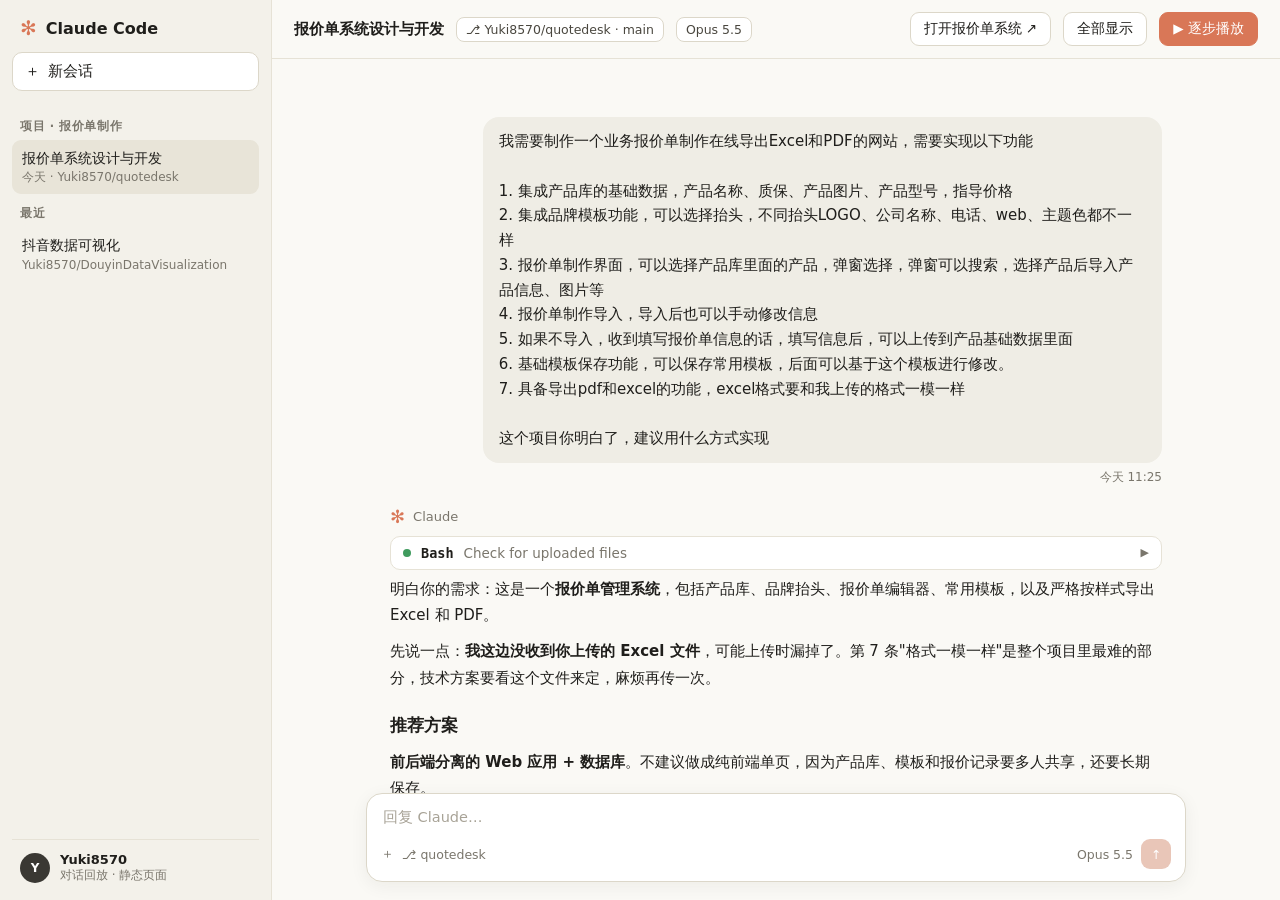
==== chat/index.html @ 73259d62 "新增对话回放页 chat/：仿 Claude Code 界面，支持逐步播放 Co-Authored-By: Claude Opus 5.5 <noreply@anthropic.com> Claude" ====
<!DOCTYPE html>
<html lang="zh-CN">
<head>
<meta charset="UTF-8">
<meta name="viewport" content="width=device-width, initial-scale=1">
<title>对话回放 · 报价单系统设计与开发</title>
<style>
:root{
  --bg:#FAF9F5; --side:#F3F1EA; --line:#E6E2D6; --line2:#DCD7C9; --text:#1F1E1B; --muted:#7A766C;
  --accent:#D97757; --accent-d:#C2613F; --bubble:#EFEDE5; --code:#F5F3EC; --ok:#3F9B5E; --err:#C94F4F; --card:#FFFFFF;
  font-family: "Inter","SF Pro Text","PingFang SC","Microsoft YaHei",system-ui,sans-serif; color:var(--text); font-size:15px;
}
*{box-sizing:border-box} html,body{margin:0;height:100%} body{background:var(--bg)}
a{color:var(--accent-d)} button{font:inherit;cursor:pointer}
.mono{font-family:"JetBrains Mono","SF Mono",Menlo,Consolas,"PingFang SC",monospace}

.app{display:grid;grid-template-columns:272px 1fr;grid-template-rows:100%;height:100vh;overflow:hidden}
/* 侧栏 */
.side{background:var(--side);border-right:1px solid var(--line);display:flex;flex-direction:column;padding:14px 12px;overflow:hidden}
.logo{display:flex;align-items:center;gap:9px;font-weight:650;font-size:16px;padding:4px 8px 14px}
.spark{color:var(--accent);font-size:20px;line-height:1}
.newbtn{display:flex;align-items:center;gap:8px;border:1px solid var(--line2);background:#fff;border-radius:10px;padding:9px 12px;color:var(--text);margin-bottom:16px}
.side h4{font-size:11.5px;color:var(--muted);font-weight:600;letter-spacing:.05em;margin:12px 8px 6px}
.sess{display:block;padding:9px 10px;border-radius:9px;color:var(--text);text-decoration:none;font-size:13.5px;line-height:1.35}
.sess small{display:block;color:var(--muted);font-size:12px;margin-top:2px}
.sess.on{background:#E8E4D8}
.side-foot{margin-top:auto;border-top:1px solid var(--line);padding:12px 8px 2px;display:flex;align-items:center;gap:10px;font-size:13px}
.av{width:30px;height:30px;border-radius:50%;background:#3a3833;color:#fff;display:grid;place-items:center;font-size:12px;font-weight:600}

/* 主区 */
.main{display:flex;flex-direction:column;min-width:0;min-height:0;height:100%;overflow:hidden}
.top{display:flex;align-items:center;gap:12px;padding:12px 22px;border-bottom:1px solid var(--line);background:rgba(250,249,245,.92);backdrop-filter:blur(6px);flex:none}
.top-title{font-weight:600;font-size:15px;white-space:nowrap;overflow:hidden;text-overflow:ellipsis}
.chip{display:inline-flex;align-items:center;gap:6px;border:1px solid var(--line2);background:#fff;border-radius:8px;padding:4px 9px;font-size:12.5px;color:#4a473f;white-space:nowrap}
.grow{flex:1}
.tbtn{border:1px solid var(--line2);background:#fff;border-radius:9px;padding:7px 13px;font-size:13.5px;color:var(--text);display:inline-flex;align-items:center;gap:6px;white-space:nowrap;text-decoration:none}
.tbtn:hover{background:#f6f4ee}
.tbtn.primary{background:var(--accent);border-color:var(--accent);color:#fff}
.tbtn.primary:hover{background:var(--accent-d)}
.scroll{flex:1;min-height:0;overflow:auto}
.col{max-width:820px;margin:0 auto;padding:28px 24px 120px}

/* 消息 */
.unit{animation:in .35s ease both}
@keyframes in{from{opacity:0;transform:translateY(6px)}}
.hidden{display:none !important}
.u-wrap{display:flex;flex-direction:column;align-items:flex-end;margin:30px 0 22px}
.u-bubble{background:var(--bubble);border-radius:16px;padding:12px 16px;max-width:88%;white-space:pre-wrap;line-height:1.65}
.u-time{font-size:12px;color:var(--muted);margin-top:6px}
.att{display:flex;gap:10px;flex-wrap:wrap;justify-content:flex-end;margin-bottom:8px}
.att-card{display:flex;align-items:center;gap:10px;border:1px solid var(--line2);background:#fff;border-radius:12px;padding:9px 12px;min-width:220px}
.att-ico{width:34px;height:34px;border-radius:8px;display:grid;place-items:center;color:#fff;font-weight:700;font-size:11px}
.att-card b{display:block;font-size:13.5px;font-weight:600}
.att-card span{font-size:12px;color:var(--muted)}

.a-head{display:flex;align-items:center;gap:8px;color:var(--muted);font-size:13px;margin:6px 0 10px}
.a-head .spark{font-size:18px}
.md{line-height:1.75;margin:6px 0 14px}
.md p{margin:0 0 10px}
.md h2{font-size:17px;margin:20px 0 8px}
.md h3{font-size:15.5px;margin:16px 0 6px}
.md ul,.md ol{margin:4px 0 12px;padding-left:24px}
.md li{margin:3px 0}
.md li.sub{list-style:circle;margin-left:18px}
.md code{background:var(--code);border:1px solid var(--line);border-radius:5px;padding:1px 5px;font-size:.9em}
.md table{border-collapse:collapse;margin:8px 0 14px;font-size:14px;width:100%}
.md th,.md td{border:1px solid var(--line2);padding:7px 10px;text-align:left;vertical-align:top}
.md th{background:#F1EEE5}

.tool{border:1px solid var(--line);background:var(--card);border-radius:10px;margin:6px 0;overflow:hidden}
.tool-row{display:flex;align-items:center;gap:10px;padding:8px 12px;cursor:pointer;user-select:none;font-size:13.5px}
.tool-row:hover{background:#fbfaf6}
.dot{width:8px;height:8px;border-radius:50%;background:var(--ok);flex:none}
.tool.err .dot{background:var(--err)}
.tname{font-weight:600}
.tdesc{color:var(--muted);white-space:nowrap;overflow:hidden;text-overflow:ellipsis;flex:1}
.caret{color:var(--muted);transition:transform .15s;font-size:11px}
.tool.open .caret{transform:rotate(90deg)}
.tool-body{display:none;border-top:1px solid var(--line);background:var(--code);padding:10px 14px;font-size:12.5px;line-height:1.6;white-space:pre-wrap;word-break:break-word}
.tool.open .tool-body{display:block}
.tool-body .cmd{color:#5b574d;margin-bottom:6px}
.tool-body .cmd::before{content:"$ ";color:var(--accent)}
.tool.err .tool-body .out{color:var(--err)}
.tool-img{padding:10px 12px;border-top:1px solid var(--line);background:#fff}
.tool-img img{max-width:100%;border-radius:6px;border:1px solid var(--line);display:block}

.todo{border:1px solid var(--line);background:var(--card);border-radius:10px;padding:10px 14px;margin:8px 0;font-size:13.5px}
.todo-t{font-size:12px;color:var(--muted);font-weight:600;margin-bottom:6px}
.todo-i{display:flex;align-items:center;gap:9px;padding:3px 0}
.box{width:15px;height:15px;border:1.5px solid #b9b4a6;border-radius:4px;display:grid;place-items:center;font-size:10px;color:#fff;flex:none}
.todo-i.done .box{background:var(--ok);border-color:var(--ok)}
.todo-i.done span{color:var(--muted);text-decoration:line-through}

.figure{margin:12px 0 16px}
.figure img{max-width:100%;border-radius:10px;border:1px solid var(--line);display:block;box-shadow:0 2px 12px rgba(40,30,10,.06);cursor:zoom-in}
.figure figcaption{font-size:12.5px;color:var(--muted);margin-top:6px;text-align:center}
.files{margin:10px 0 14px}
.files-cap{font-size:13px;color:var(--muted);margin-bottom:8px}
.files-grid{display:grid;grid-template-columns:1fr 1fr;gap:8px}

.working{display:flex;align-items:center;gap:8px;color:var(--accent-d);font-size:13.5px;margin:10px 0}
.working .spark{display:inline-block;animation:spin 1.6s linear infinite}
@keyframes spin{to{transform:rotate(360deg)}}

/* 输入框 */
.composer{position:relative;margin-top:-70px;padding:0 24px 18px;background:linear-gradient(transparent,var(--bg) 30%);flex:none}
.cbox{max-width:820px;margin:0 auto;border:1px solid var(--line2);background:#fff;border-radius:16px;padding:12px 14px;box-shadow:0 4px 18px rgba(40,30,10,.06)}
.cbox .ph{color:#a8a397;font-size:14.5px;padding:2px 2px 12px}
.cbar{display:flex;align-items:center;gap:8px;font-size:12.5px;color:var(--muted)}
.send{width:30px;height:30px;border-radius:9px;background:#e9c6b8;color:#fff;border:0;display:grid;place-items:center}

/* 播放控制 */
.player{position:fixed;left:50%;bottom:96px;transform:translateX(-50%);background:#1F1E1B;color:#fff;border-radius:12px;padding:8px 10px;display:none;align-items:center;gap:10px;font-size:13px;box-shadow:0 8px 30px rgba(0,0,0,.25);z-index:20}
.player.on{display:flex}
.player button{background:#34322d;border:0;color:#fff;border-radius:8px;padding:6px 11px}
.player button:hover{background:#45423b}
.player .pg{min-width:70px;text-align:center;color:#d9d5ca}
.lightbox{position:fixed;inset:0;background:rgba(20,18,14,.8);display:none;place-items:center;z-index:40;padding:30px;cursor:zoom-out}
.lightbox.on{display:grid}
.lightbox img{max-width:100%;max-height:100%;border-radius:8px}
@media (max-width:900px){.app{grid-template-columns:1fr}.side{display:none}.top-title{display:none}}
</style>
</head>
<body>
<div class="app">
  <aside class="side">
    <div class="logo"><span class="spark">✻</span>Claude Code</div>
    <button class="newbtn"><span>＋</span>新会话</button>
    <h4>项目 · 报价单制作</h4>
    <a class="sess on" href="#">报价单系统设计与开发<small>今天 · Yuki8570/quotedesk</small></a>
    <h4>最近</h4>
    <a class="sess" href="#">抖音数据可视化<small>Yuki8570/DouyinDataVisualization</small></a>
    <div class="side-foot"><div class="av">Y</div><div><div style="font-weight:600">Yuki8570</div><div style="color:var(--muted);font-size:12px">对话回放 · 静态页面</div></div></div>
  </aside>
  <main class="main">
    <header class="top">
      <div class="top-title">报价单系统设计与开发</div>
      <span class="chip">⎇ Yuki8570/quotedesk · main</span>
      <span class="chip">Opus 5.5</span>
      <div class="grow"></div>
      <a class="tbtn" href="../" target="_blank">打开报价单系统 ↗</a>
      <button class="tbtn" id="btnAll">全部显示</button>
      <button class="tbtn primary" id="btnPlay">▶ 逐步播放</button>
    </header>
    <div class="scroll" id="scroll"><div class="col" id="col"></div></div>
    <div class="composer">
      <div class="cbox">
        <div class="ph">回复 Claude…</div>
        <div class="cbar"><span>＋</span><span>⎇ quotedesk</span><div class="grow"></div><span>Opus 5.5</span><button class="send" disabled>↑</button></div>
      </div>
    </div>
  </main>
</div>
<div class="player" id="player">
  <button id="pPrev">← 上一步</button><span class="pg" id="pg"></span><button id="pNext">下一步 →</button><button id="pExit">退出</button>
</div>
<div class="lightbox" id="lb"><img alt=""></div>

<script>
const TURNS = [{"role": "user", "time": "11:25", "text": "我需要制作一个业务报价单制作在线导出Excel和PDF的网站，需要实现以下功能\n\n1. 集成产品库的基础数据，产品名称、质保、产品图片、产品型号，指导价格\n2. 集成品牌模板功能，可以选择抬头，不同抬头LOGO、公司名称、电话、web、主题色都不一样\n3. 报价单制作界面，可以选择产品库里面的产品，弹窗选择，弹窗可以搜索，选择产品后导入产品信息、图片等\n4. 报价单制作导入，导入后也可以手动修改信息\n5. 如果不导入，收到填写报价单信息的话，填写信息后，可以上传到产品基础数据里面\n6. 基础模板保存功能，可以保存常用模板，后面可以基于这个模板进行修改。\n7. 具备导出pdf和excel的功能，excel格式要和我上传的格式一模一样\n\n这个项目你明白了，建议用什么方式实现", "att": []}, {"role": "assistant", "blocks": [{"t": "tool", "name": "Bash", "desc": "Check for uploaded files", "cmd": "ls -la /mnt/user-data/uploads; ls -la ~", "out": "（没有找到上传的文件）", "err": false, "img": null}, {"t": "text", "md": "明白你的需求：这是一个**报价单管理系统**，包括产品库、品牌抬头、报价单编辑器、常用模板，以及严格按样式导出 Excel 和 PDF。\n\n先说一点：**我这边没收到你上传的 Excel 文件**，可能上传时漏掉了。第 7 条\"格式一模一样\"是整个项目里最难的部分，技术方案要看这个文件来定，麻烦再传一次。\n\n## 推荐方案\n\n**前后端分离的 Web 应用 + 数据库**。不建议做成纯前端单页，因为产品库、模板和报价记录要多人共享，还要长期保存。\n\n| 层 | 推荐技术 | 理由 |\n|---|---|---|\n| 前端 | React + Ant Design（或 Vue3 + Element Plus） | 中文后台组件成熟，弹窗搜索选择、可编辑表格、图片上传都是现成的 |\n| 后端 | Node.js（NestJS / Express），或 Python（FastAPI） | 两者都能做 Excel 和 PDF 生成 |\n| 数据库 | PostgreSQL 或 MySQL；小团队用 SQLite 也够 | 存产品、品牌、报价单、模板 |\n| 图片存储 | 阿里云 OSS / 腾讯云 COS，初期也可以存本地磁盘 | 产品图和 LOGO |\n| 部署 | 国内云服务器 + Docker | 访问快，也方便以后迁移 |\n\n## 两个关键难点怎么做\n\n**1. Excel 和你的格式一模一样**\n- 做法是**拿你的 Excel 当模板文件直接往里填**，而不是用代码从零画表格。这样字体、边框、合并单元格、列宽、打印设置都能原样保留。\n- 用 ExcelJS（Node）或 openpyxl（Python）打开模板，填抬头区（LOGO、公司名、电话、网址、主题色），产品行按模板样式动态插入，图片嵌进对应单元格，合计行自动下移。\n- 要注意：如果模板里有形状、文本框或图表，这些库可能保留不全。看到文件后我可以先确认。\n\n**2. PDF**\n- **从 Excel 转 PDF**（服务器上用 LibreOffice）：PDF 和 Excel 长得完全一致，维护一份模板就够。\n- **单独用 HTML 渲染出 PDF**（Playwright）：排版更自由、更好看，但要维护两套样式。\n\n## 建议的开发顺序\n\n1. 产品库和品牌抬头的增删改查\n2. 报价单编辑器：弹窗搜索选产品、手动修改、手动添加的行回存产品库\n3. Excel 导出（按你的模板对齐）\n4. PDF 导出\n5. 常用模板保存与复用\n6. （可选）登录和权限、报价单历史和查询、导出记录\n\n## 需要你确认几件事\n\n1. **重新上传 Excel 模板**（最好再附一张你想要的 PDF 效果截图）\n2. **使用人数**：只有你自己，还是团队多人用？需不需要登录、区分权限？\n3. **部署位置**：有现成的服务器或域名吗？还是想先在本地电脑上跑起来？\n4. 有没有**税率、币种、折扣**之类的计算规则？\n\n你把 Excel 传上来以后，我可以先在这里搭一个**能跑的原型**，你试用后再调整。"}]}, {"role": "user", "time": "11:32", "text": "1. 这是我们在用的Excel报价模板，要求格式一模一样\n2. 公司内部使用，40-50人，但前期作成纯前端应用，为了方便早会演示\n3. 部署到本地服务器，后期局域网使用\n4. 没有税率、币种、折扣之类的计算规则\n5. 第二张图是我想要的前端UI风格", "att": [{"type": "file", "name": "25.2.14_12kW_solar_system.xlsx", "meta": "Excel 报价模板"}, {"type": "image", "name": "image.png", "meta": "参考 UI 截图（后台管理风格）"}]}, {"role": "assistant", "blocks": [{"t": "text", "md": "我先仔细分析你的 Excel 模板结构，然后按截图的界面风格做一个纯前端的可运行原型。"}, {"t": "tool", "name": "Bash", "desc": "Unpack Excel template to inspect", "cmd": "unzip -o template.xlsx && find . -type f", "out": "xl/drawings/drawing1.xml\nxl/media/image1.png  (Logo 1200×200)\nxl/media/image2.png  (7.4 MB, 4000×4000)\nxl/media/image3.png\nxl/media/image4.png\nxl/media/image5.jpeg\nxl/sharedStrings.xml\nxl/styles.xml\nxl/worksheets/sheet1.xml  (706 KB)", "err": false, "img": null}, {"t": "tool", "name": "Bash", "desc": "Dump cell styles and layout", "cmd": "python3 - <<EOF\nimport openpyxl …", "out": "merged: A1:F1, A2:F2, A8:E8, A9:F9 … A14:F14\nprint area '10'!$A$1:$F$13  A4 portrait  scale=60\nA 25.625  B 25.125  C 27.75  D/E 16.75  F 17.25\nROW 1  42pt   A1 'SunEvo Solar Co., Ltd.'  Arial 28 bold\nROW 2  45.95  Tel/Web 富文本  Calibri 13\nROW 3  32.25  表头  填充 #1651A3  白字\nROW 4-7 产品行  E/F 会计格式 ¥  F=D*E\nROW 8  EXW Factory Total Cost  =SUM(F4:F7)\nROW 9-13 条款", "err": false, "img": null}, {"t": "tool", "name": "Bash", "desc": "Render template to image", "cmd": "soffice --headless --convert-to pdf template.xlsx", "out": "template.pdf → p-1.png", "err": false, "img": "img/tpl_render.jpg"}, {"t": "todo", "items": [["准备模板与示例数据", 0], ["实现Excel导出引擎（基于原模板XML）", 0], ["实现PDF/预览渲染", 0], ["搭建前端界面", 0], ["验证导出结果与界面", 0]]}, {"t": "tool", "name": "Bash", "desc": "Build embedded assets: template, logo, sample images", "cmd": "python3 … 压缩示例产品图、剥离模板媒体文件", "out": "{'pv': 53871, 'inv': 14355, 'bat': 46723, 'rack': 55595, 'logo': 25198, 'template': 181572}", "err": false, "img": null}, {"t": "tool", "name": "Bash", "desc": "Install frontend libraries", "cmd": "npm i vue@3 jszip html2canvas jspdf", "out": "npm error network request to https://registry.npmjs.org failed\n(registry.npmjs.org — connect_rejected)", "err": true, "img": null}, {"t": "tool", "name": "Bash", "desc": "Search for locally available JS libraries", "cmd": "find / -name jszip.min.js …", "out": "jszip 3.10.1 · pdf-lib 1.17.1 · react 19.2.8 · react-dom · react-icons · esbuild 0.28.2\n→ 改用 React + esbuild 打包成单个 HTML 文件", "err": false, "img": null}, {"t": "tool", "name": "Write", "desc": "src/layout.js", "cmd": "", "out": "模板版式常量：列宽、行高、表头、默认条款", "err": false, "img": null}, {"t": "tool", "name": "Write", "desc": "src/excel.js", "cmd": "", "out": "Excel 导出：JSZip 直接改写原模板 XML（行、合并单元格、图片锚点、主题色、打印区域）", "err": false, "img": null}, {"t": "tool", "name": "Write", "desc": "src/seed.js", "cmd": "", "out": "示例数据：4 个产品、2 个抬头、1 个模板、1 张报价单", "err": false, "img": null}, {"t": "tool", "name": "Bash", "desc": "Compare generated Excel with original", "cmd": "python3 - <<EOF  # 逐单元格对比样式索引", "out": "cells: 49612 vs 49612   style mismatches: 0\nrow attrs equal: True\nidentical parts: styles.xml, theme1.xml, workbook.xml, [Content_Types].xml", "err": false, "img": null}, {"t": "tool", "name": "Write", "desc": "src/render.js", "cmd": "", "out": "Canvas 按模板版式绘制 → 实时预览 + PDF（A4、60% 缩放、10mm 边距）", "err": false, "img": null}, {"t": "tool", "name": "Write", "desc": "src/db.js · src/store.jsx · src/ui.jsx", "cmd": "", "out": "IndexedDB 存储、全局状态、弹窗/菜单/图片上传组件", "err": false, "img": null}, {"t": "tool", "name": "Write", "desc": "src/pages/*.jsx", "cmd": "", "out": "Quotes · Editor · Products · Brands · Templates · Data", "err": false, "img": null}, {"t": "tool", "name": "Write", "desc": "src/styles.css", "cmd": "", "out": "参考截图风格：左侧导航、KPI 卡片、浅灰表头、蓝色主按钮", "err": false, "img": null}, {"t": "tool", "name": "Bash", "desc": "Bundle app into single HTML file", "cmd": "node build.mjs", "out": "built 1183 KB", "err": false, "img": null}, {"t": "tool", "name": "Bash", "desc": "Run end-to-end browser test with screenshots", "cmd": "node e2e.cjs  # Playwright", "out": "ERRORS []", "err": false, "img": "img/app_quotes.jpg"}, {"t": "tool", "name": "Bash", "desc": "Combine Excel render and PDF side by side", "cmd": "", "out": "左：Excel（LibreOffice 渲染）  右：系统导出的 PDF", "err": false, "img": "img/cmp_excel_pdf.jpg"}, {"t": "tool", "name": "Bash", "desc": "Render multi-page PDF and Excel for comparison", "cmd": "", "out": "12 个产品：PDF 与 Excel 分页位置一致（第 1 页 9 行）", "err": false, "img": "img/cmp_multi.jpg"}, {"t": "todo", "items": [["准备模板与示例数据", 1], ["实现Excel导出引擎（基于原模板XML）", 1], ["实现PDF/预览渲染", 1], ["搭建前端界面", 1], ["验证导出结果与界面", 1]]}, {"t": "img", "src": "img/app_editor.jpg", "cap": "报价单编辑器：左侧编辑，右侧实时预览"}, {"t": "img", "src": "img/app_picker.jpg", "cap": "从产品库选择：搜索、分类筛选、多选导入"}, {"t": "img", "src": "img/app_brands.jpg", "cap": "品牌抬头：LOGO、公司名、联系方式、主题色"}, {"t": "files", "files": ["报价单系统.html", "示例导出_25.2.14_12kW_solar_system.xlsx", "示例导出_25.2.14_12kW_solar_system.pdf", "报价单系统_源码.zip"], "cap": "报价单系统：下载后双击 HTML 即可使用，不需要联网。另附两份示例导出文件和源码。"}, {"t": "text", "md": "系统做好了：`报价单系统.html` 是一个单独的文件，双击用 Chrome 或 Edge 打开就能用，不需要联网。里面已经放好了你模板里的 4 个产品、SunEvo 抬头、一个常用模板和一张示例报价单，早会可以直接演示。以后部署到局域网，把这个文件改名为 `index.html`，放到 Nginx 或 IIS 的网站目录就行。\n\n**Excel 格式**：导出时直接在你的原始模板上填数据，没有重新画表格。我把示例导出文件和你的原文件逐项对比过，约 4.9 万个单元格的样式、行高、合并单元格、列宽、¥ 金额格式、A4 打印设置（60% 缩放）都一致，D×E 和 SUM 公式也保留了。换抬头时，LOGO、公司名、电话、网址和表头颜色会跟着变。产品数量不固定，增减产品时合计行和条款会自动上下移动。\n\n**7 项需求的对应情况：**\n1. **产品库**：存名称、质保、图片、型号、指导价，另外加了分类。\n2. **品牌抬头**：每个抬头单独设置 LOGO、公司名、电话、网址、邮箱、主题色和辅助色，可以设一个默认抬头。\n3. **从产品库选择**：弹窗里能搜索、按分类筛选、一次多选，导入后带上图片和全部信息。\n4. **导入后修改**：每一行都能改。改过的行会标出\"已修改\"，可以把修改同步回产品库，也可以恢复成产品库原来的数据。\n5. **手动录入**：手动添加的行标为\"手动录入\"，点\"存入产品库\"就能加进去。\n6. **常用模板**：可以存为模板，之后用模板新建报价单，模板本身也能编辑。\n7. **导出**：Excel 和 PDF 都能导出。编辑页右侧有实时预览，分页位置和 Excel 打印时一样。\n\n**需要知道的两点限制：**\n- **数据只存在本机浏览器里。** 同事之间可以在「数据备份」里导出产品库、抬头和模板，对方选\"合并导入\"就能用。正式给 40–50 人共用，需要二期加上后端和数据库。\n- **PDF 里的文字不能选中复制。** PDF 是按 Excel 版式画成图片再生成的，好处是排版和 Excel 完全一致。"}]}, {"role": "user", "time": "15:21", "text": "帮我上传到github，可以直接外网访问", "att": []}, {"role": "assistant", "blocks": [{"t": "text", "md": "我把系统放到一个新的 GitHub 仓库，并开启 GitHub Pages，这样外网就能直接访问。先检查 GitHub 登录状态。"}, {"t": "tool", "name": "Bash", "desc": "Check GitHub CLI authentication", "cmd": "gh auth status; gh api user", "out": "No linked GitHub account. Connect your GitHub account …", "err": true, "img": null}, {"t": "tool", "name": "Bash", "desc": "Prepare local git repository for GitHub Pages", "cmd": "git init -b main && git add -A && git commit", "out": "e4c7cd7 QuoteDesk 报价单系统：纯前端版本\n.nojekyll  README.md  build.mjs  index.html  src/", "err": false, "img": null}, {"t": "text", "md": "还没上传成功：这个会话里没有关联你的 GitHub 账号，所以我现在没有权限建仓库、推代码。\n\n**你需要做一步：** 打开授权链接，授权 GitHub，然后回到这里回复\"好了\"。\n\n代码我已经整理好了，授权之后可以直接推送。授权后我会这样做：\n\n1. 在你的账号下新建一个仓库，名字叫 `quotedesk`，把代码推上去。\n2. 开启 GitHub Pages。大约 1–2 分钟后，外网访问地址是 `https://你的用户名.github.io/quotedesk/`。\n\n- **仓库和网页都是公开的。** 免费账号只能对公开仓库开启 Pages。\n- **数据仍然只保存在每个人自己的浏览器里。**"}]}, {"role": "user", "time": "15:23", "text": "好了", "att": []}, {"role": "assistant", "blocks": [{"t": "tool", "name": "Bash", "desc": "Check GitHub account link", "cmd": "gh api user --jq '.login'", "out": "Yuki8570", "err": false, "img": null}, {"t": "tool", "name": "Bash", "desc": "Create public GitHub repository", "cmd": "gh repo create Yuki8570/quotedesk --public", "out": "HTTP 403: sessions are bound to their configured repositories.", "err": true, "img": null}, {"t": "tool", "name": "list_repos", "desc": "列出可访问的仓库", "cmd": "", "out": "Yuki8570/DouyinDataVisualization (public, can_push)", "err": false, "img": null}, {"t": "text", "md": "已经连上你的 GitHub 账号 **Yuki8570**，但还没能上传：这个会话没有权限新建仓库，只能往已经存在的仓库里推代码。\n\n**请再做一步，大约 30 秒：**\n\n1. 打开 https://github.com/new\n2. **Repository name** 填 `quotedesk`\n3. 选择 **Public**。免费账号只有公开仓库才能开网页访问。\n4. 下面的 README、.gitignore、license 都不要勾，保持空仓库。\n5. 点 **Create repository**，然后回到这里回复\"建好了\"。\n\n收到后我会把代码推上去，并开启 GitHub Pages。之后外网访问地址是：\n**https://yuki8570.github.io/quotedesk/**"}]}, {"role": "user", "time": "15:25", "text": "已经创建，帮我上传", "att": []}, {"role": "assistant", "blocks": [{"t": "tool", "name": "add_repo", "desc": "Yuki8570/quotedesk (push)", "cmd": "", "out": "Repo `yuki8570/quotedesk` added.  push_check: refused", "err": false, "img": null}, {"t": "tool", "name": "Bash", "desc": "Attempt push to new GitHub repo", "cmd": "git push -u origin main", "out": "remote: Claude doesn't have GitHub access to Yuki8570/quotedesk …\nfatal: … The requested URL returned error: 403", "err": true, "img": null}, {"t": "text", "md": "还没传上去：GitHub 拒绝了推送，返回 403 错误。原因是 Claude 的 GitHub App 只装在了你原来的 `DouyinDataVisualization` 仓库上，没有覆盖新建的 `quotedesk`。\n\n**请把 Claude App 授权到这个仓库：**\n\n1. 打开 https://github.com/apps/claude/installations/select_target\n2. 选择你的账号 **Yuki8570**。\n3. 在 **Repository access** 里，选 **All repositories**，或者勾上 `quotedesk`。\n4. 点 **Save**，然后回到这里回复\"好了\"。"}]}, {"role": "user", "time": "15:26", "text": "好了", "att": []}, {"role": "assistant", "blocks": [{"t": "tool", "name": "Bash", "desc": "Push code to GitHub", "cmd": "git push -u origin main", "out": "To https://github.com/Yuki8570/quotedesk\n * [new branch]      main -> main", "err": false, "img": null}, {"t": "text", "md": "Pushed. Now enabling GitHub Pages."}, {"t": "tool", "name": "Bash", "desc": "Enable GitHub Pages on main branch", "cmd": "gh api -X POST repos/Yuki8570/quotedesk/pages …", "out": "Access to this GitHub API path is not permitted through this proxy. (HTTP 403)", "err": true, "img": null}, {"t": "text", "md": "代码已经推到 GitHub 了：https://github.com/Yuki8570/quotedesk\n\n还差一步：从这里开不了 GitHub Pages，需要你在网页上点一下，大约 20 秒：\n\n1. 打开 https://github.com/Yuki8570/quotedesk/settings/pages\n2. **Source** 选 **Deploy from a branch**\n3. **Branch** 选 `main`，目录选 `/ (root)`，点 **Save**\n\n保存后等 1–2 分钟，就可以从外网访问：**https://yuki8570.github.io/quotedesk/**"}]}, {"role": "user", "time": "15:28", "text": "已经设置好了，开始推送吧", "att": []}, {"role": "assistant", "blocks": [{"t": "tool", "name": "WebFetch", "desc": "https://yuki8570.github.io/quotedesk/", "cmd": "", "out": "Title: QuoteDesk 报价单系统  ✓ 页面已可访问", "err": false, "img": null}, {"t": "tool", "name": "Projects", "desc": "更新项目文档：报价单系统_方案与进度.md", "cmd": "", "out": "写入在线地址与仓库地址", "err": false, "img": null}, {"t": "text", "md": "网站已经上线，外网可以直接打开：**https://yuki8570.github.io/quotedesk/**\n\n代码之前就推送好了，你在 Settings 里开启 Pages 后，网站就发布出来了。手机和电脑都能用浏览器访问，第一次打开会自动带上示例数据。\n\n- **仓库地址**：https://github.com/Yuki8570/quotedesk\n- **以后更新**：我改了代码推上去，1–2 分钟后网站会自动更新，不用再设置。\n\n提醒两点：\n- **数据只存在各自的浏览器里。**\n- **网页和仓库都是公开的。** 任何拿到链接的人都能打开。"}]}, {"role": "user", "time": "15:30", "text": "好的，我需要把这个窗口做成一个web，这样明天我好直接在公司电脑演示，就是把这个窗口聊天都放上去，最好把Cladue Code UI也实现以下，不用复现功能，就是变成一个静态网页，我好从上到下怎么去对话的就行", "att": []}, {"role": "assistant", "blocks": [{"t": "text", "md": "我来把这次对话做成一个仿 Claude Code 界面的静态回放页，放在同一个 GitHub 仓库里，明天打开网址就能演示。"}, {"t": "tool", "name": "Bash", "desc": "Take clean app screenshots and prepare images", "cmd": "node shots.cjs", "out": "app_quotes.jpg · app_editor.jpg · app_picker.jpg · app_products.jpg · app_brands.jpg · app_templates.jpg", "err": false, "img": null}, {"t": "tool", "name": "Write", "desc": "chat/index.html", "cmd": "", "out": "对话回放页：会话侧栏、消息流、工具调用、任务列表、逐步播放", "err": false, "img": null}, {"t": "tool", "name": "Bash", "desc": "Push replay page to GitHub", "cmd": "git add chat && git commit && git push", "out": "main -> main", "err": false, "img": null}, {"t": "text", "md": "对话回放页已经上线：**https://yuki8570.github.io/quotedesk/chat/**\n\n- 页面按时间顺序展示整段对话，包括每次的工具调用、任务列表和截图。点工具行可以展开看命令和输出。\n- 演示时点右上角 **逐步播放**，然后按 **→ 或空格** 一条条往下放，按 **←** 退回。\n- 顶部有链接可以直接跳到报价单系统本身，方便现场切换演示。"}]}];

const esc = s => String(s).replace(/&/g,'&amp;').replace(/</g,'&lt;').replace(/>/g,'&gt;');
function inline(s){
  s = esc(s);
  s = s.replace(/`([^`]+)`/g, '<code>$1</code>');
  s = s.replace(/\*\*([^*]+)\*\*/g, '<strong>$1</strong>');
  s = s.replace(/(^|[\s（(：:])(https?:\/\/[^\s<）)，。、]+)/g, (m,a,u)=> `${a}<a href="${u}" target="_blank" rel="noopener">${u}</a>`);
  return s;
}
function md(src){
  const lines = src.split('\n'); let out=''; let i=0;
  while(i<lines.length){
    const l = lines[i];
    if(!l.trim()){ i++; continue; }
    let m;
    if((m=/^(#{1,3})\s+(.*)/.exec(l))){ const n=Math.max(2,m[1].length); out+=`<h${n}>${inline(m[2])}</h${n}>`; i++; continue; }
    if(l.trim().startsWith('|')){
      const rows=[]; while(i<lines.length && lines[i].trim().startsWith('|')){ rows.push(lines[i].trim()); i++; }
      const cells = r => r.replace(/^\||\|$/g,'').split('|').map(c=>c.trim());
      out+='<table><thead><tr>'+cells(rows[0]).map(c=>`<th>${inline(c)}</th>`).join('')+'</tr></thead><tbody>';
      rows.slice(2).forEach(r=> out+='<tr>'+cells(r).map(c=>`<td>${inline(c)}</td>`).join('')+'</tr>');
      out+='</tbody></table>'; continue;
    }
    if(/^\s*(-|\d+\.)\s+/.test(l)){
      const ordered = /^\d+\./.test(l.trim()); const tag = ordered?'ol':'ul';
      out+=`<${tag}>`;
      while(i<lines.length && /^\s*(-|\d+\.)\s+/.test(lines[i])){
        const sub = /^\s{2,}/.test(lines[i]);
        out+=`<li${sub?' class="sub"':''}>${inline(lines[i].replace(/^\s*(-|\d+\.)\s+/,''))}</li>`; i++;
      }
      out+=`</${tag}>`; continue;
    }
    const para=[]; while(i<lines.length && lines[i].trim() && !/^(#{1,3}\s|\s*\||\s*(-|\d+\.)\s)/.test(lines[i])){ para.push(inline(lines[i])); i++; }
    out+=`<p>${para.join('<br>')}</p>`;
  }
  return out;
}
const FILE_ICON = n => n.endsWith('.xlsx')?['XLS','#1D7A45']:n.endsWith('.pdf')?['PDF','#C9443A']:n.endsWith('.zip')?['ZIP','#7A6A4F']:n.endsWith('.html')?['HTML','#D97757']:['FILE','#888'];
function fileCard(name, meta){ const [t,c]=FILE_ICON(name); return `<div class="att-card"><div class="att-ico" style="background:${c}">${t}</div><div><b>${esc(name)}</b><span>${esc(meta||'')}</span></div></div>`; }

// ---- 渲染：每个“单元”是播放的一步 ----
const col = document.getElementById('col');
const units = [];
function addUnit(html, cls=''){ const d=document.createElement('div'); d.className='unit '+cls; d.innerHTML=html; col.appendChild(d); units.push(d); return d; }

TURNS.forEach(turn=>{
  if(turn.role==='user'){
    const att = turn.att.length ? `<div class="att">${turn.att.map(a=> a.type==='image'
      ? `<div class="att-card"><div class="att-ico" style="background:#6B7FD7">IMG</div><div><b>${esc(a.name)}</b><span>${esc(a.meta)}</span></div></div>`
      : fileCard(a.name,a.meta)).join('')}</div>` : '';
    addUnit(`<div class="u-wrap">${att}<div class="u-bubble">${esc(turn.text)}</div><div class="u-time">今天 ${turn.time}</div></div>`);
    return;
  }
  turn.blocks.forEach((b,bi)=>{
    const head = bi===0 ? `<div class="a-head"><span class="spark">✻</span>Claude</div>` : '';
    if(b.t==='text') addUnit(head+`<div class="md">${md(b.md)}</div>`);
    else if(b.t==='tool'){
      const body = `<div class="tool-body mono">${b.cmd?`<div class="cmd">${esc(b.cmd)}</div>`:''}<div class="out">${esc(b.out||'(无输出)')}</div></div>`;
      const img = b.img ? `<div class="tool-img"><img src="${b.img}" alt="" loading="lazy"></div>` : '';
      addUnit(head+`<div class="tool${b.err?' err':''}"><div class="tool-row"><span class="dot"></span><span class="tname mono">${esc(b.name)}</span><span class="tdesc">${esc(b.desc)}</span><span class="caret">▶</span></div>${body}${img}</div>`);
    }
    else if(b.t==='todo') addUnit(head+`<div class="todo"><div class="todo-t">任务列表 · ${b.items.filter(x=>x[1]).length}/${b.items.length} 已完成</div>${b.items.map(([t,d])=>`<div class="todo-i${d?' done':''}"><span class="box">${d?'✓':''}</span><span>${esc(t)}</span></div>`).join('')}</div>`);
    else if(b.t==='img') addUnit(head+`<figure class="figure"><img src="${b.src}" alt="" loading="lazy"><figcaption>${esc(b.cap)}</figcaption></figure>`);
    else if(b.t==='files') addUnit(head+`<div class="files"><div class="files-cap">${esc(b.cap)}</div><div class="files-grid">${b.files.map(f=>fileCard(f,'')).join('')}</div></div>`);
  });
});

// 工具行展开
col.addEventListener('click', e=>{
  const row = e.target.closest('.tool-row'); if(row){ row.parentElement.classList.toggle('open'); return; }
  const img = e.target.closest('.figure img, .tool-img img'); if(img){ lb.querySelector('img').src=img.src; lb.classList.add('on'); }
});
const lb = document.getElementById('lb'); lb.onclick = ()=> lb.classList.remove('on');

// ---- 逐步播放 ----
const player=document.getElementById('player'), pg=document.getElementById('pg'), scroller=document.getElementById('scroll');
let step=-1, playing=false;
const working = document.createElement('div'); working.className='working'; working.innerHTML='<span class="spark">✻</span><span>正在处理…</span>';
function render(){
  units.forEach((u,i)=> u.classList.toggle('hidden', playing && i>step));
  working.remove();
  if(playing && step < units.length-1 && !units[step+1].querySelector('.u-wrap')) units[step].after(working);
  pg.textContent = `${step+1} / ${units.length}`;
  if(playing && units[step]){
    const t = units[step];
    requestAnimationFrame(()=>{
      const r = t.getBoundingClientRect(), sr = scroller.getBoundingClientRect();
      const bottom = r.bottom - sr.top + scroller.scrollTop;            // 单元底部在滚动内容中的位置
      const top = r.top - sr.top + scroller.scrollTop;
      let target = bottom - scroller.clientHeight + 150;                // 让新内容底部露出，避开输入框
      if (r.height > scroller.clientHeight - 200) target = top - 80;    // 很长的内容从顶部开始看
      scroller.scrollTo({ top: Math.max(0, target), behavior: 'smooth' });
    });
  }
}
function play(){ playing=true; step=0; player.classList.add('on'); scroller.scrollTop=0; render(); }
function stop(){ playing=false; player.classList.remove('on'); render(); }
function next(){ if(step<units.length-1){ step++; render(); } }
function prev(){ if(step>0){ step--; render(); } }
document.getElementById('btnPlay').onclick=e=>{ e.currentTarget.blur(); play(); };
document.getElementById('btnAll').onclick=stop;
document.getElementById('pNext').onclick=next;
document.getElementById('pPrev').onclick=prev;
document.getElementById('pExit').onclick=stop;
document.addEventListener('keydown', e=>{
  if(lb.classList.contains('on') && e.key==='Escape'){ lb.classList.remove('on'); return; }
  if(!playing) return;
  if(['ArrowRight',' ','Enter','PageDown'].includes(e.key)){ e.preventDefault(); next(); }
  else if(['ArrowLeft','PageUp'].includes(e.key)){ e.preventDefault(); prev(); }
  else if(e.key==='Escape') stop();
});
if(location.hash==='#play') play(); else render();
</script>
</body>
</html>
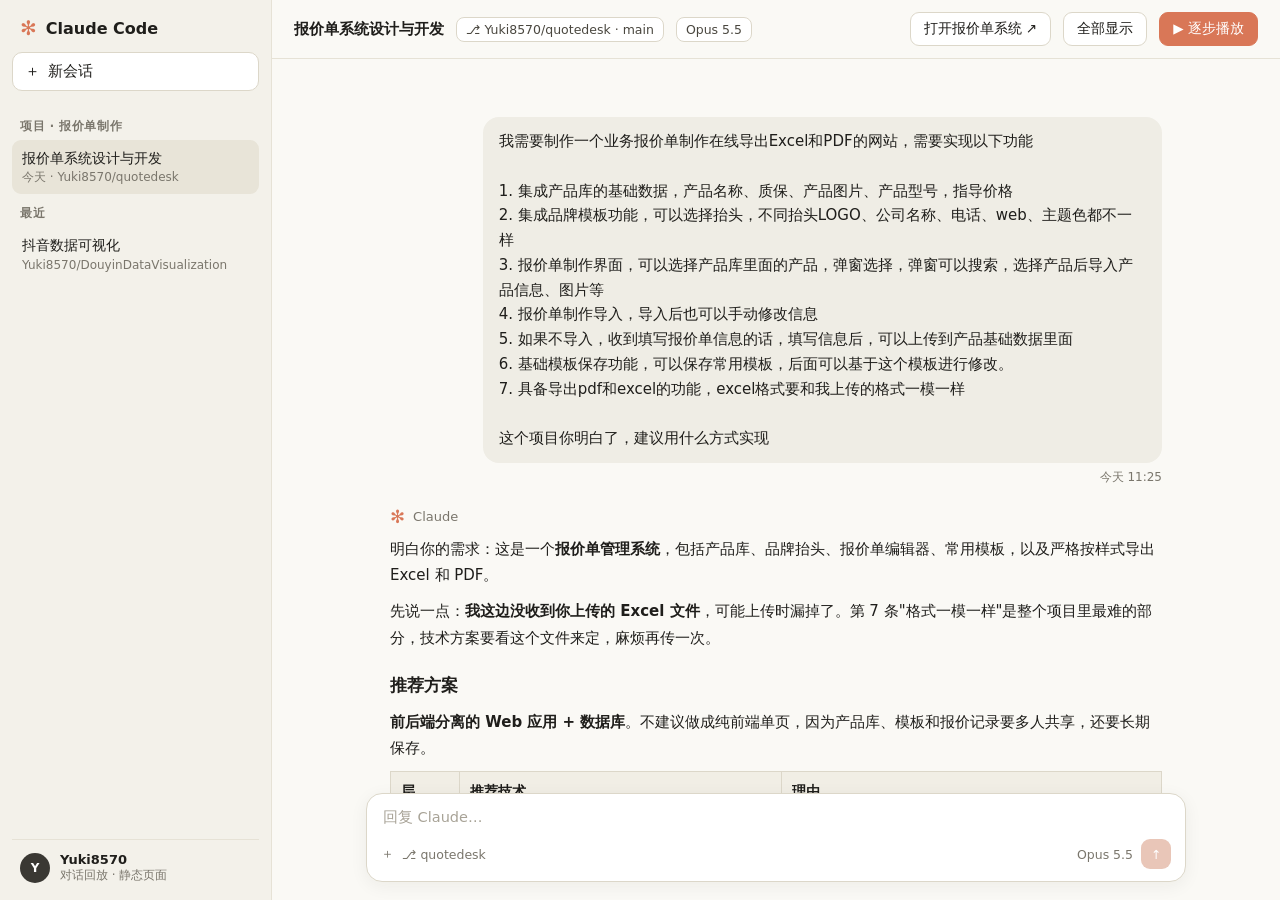
==== commit fa9779cf: "回放页只保留对话结果：去掉工具调用和过程截图 Co-Authored-By: Claude Opus 5.5 <noreply@anthropic.com> Claude-Session: https" ====
--- a/chat/index.html
+++ b/chat/index.html
@@ -90,6 +90,8 @@
 .box{width:15px;height:15px;border:1.5px solid #b9b4a6;border-radius:4px;display:grid;place-items:center;font-size:10px;color:#fff;flex:none}
 .todo-i.done .box{background:var(--ok);border-color:var(--ok)}
 .todo-i.done span{color:var(--muted);text-decoration:line-through}
+.todo-i.active .box{border-color:var(--accent);box-shadow:inset 0 0 0 3px #fff;background:var(--accent)}
+.todo-i.active span{font-weight:600}
 
 .figure{margin:12px 0 16px}
 .figure img{max-width:100%;border-radius:10px;border:1px solid var(--line);display:block;box-shadow:0 2px 12px rgba(40,30,10,.06);cursor:zoom-in}
@@ -157,7 +159,7 @@
 <div class="lightbox" id="lb"><img alt=""></div>
 
 <script>
-const TURNS = [{"role": "user", "time": "11:25", "text": "我需要制作一个业务报价单制作在线导出Excel和PDF的网站，需要实现以下功能\n\n1. 集成产品库的基础数据，产品名称、质保、产品图片、产品型号，指导价格\n2. 集成品牌模板功能，可以选择抬头，不同抬头LOGO、公司名称、电话、web、主题色都不一样\n3. 报价单制作界面，可以选择产品库里面的产品，弹窗选择，弹窗可以搜索，选择产品后导入产品信息、图片等\n4. 报价单制作导入，导入后也可以手动修改信息\n5. 如果不导入，收到填写报价单信息的话，填写信息后，可以上传到产品基础数据里面\n6. 基础模板保存功能，可以保存常用模板，后面可以基于这个模板进行修改。\n7. 具备导出pdf和excel的功能，excel格式要和我上传的格式一模一样\n\n这个项目你明白了，建议用什么方式实现", "att": []}, {"role": "assistant", "blocks": [{"t": "tool", "name": "Bash", "desc": "Check for uploaded files", "cmd": "ls -la /mnt/user-data/uploads; ls -la ~", "out": "（没有找到上传的文件）", "err": false, "img": null}, {"t": "text", "md": "明白你的需求：这是一个**报价单管理系统**，包括产品库、品牌抬头、报价单编辑器、常用模板，以及严格按样式导出 Excel 和 PDF。\n\n先说一点：**我这边没收到你上传的 Excel 文件**，可能上传时漏掉了。第 7 条\"格式一模一样\"是整个项目里最难的部分，技术方案要看这个文件来定，麻烦再传一次。\n\n## 推荐方案\n\n**前后端分离的 Web 应用 + 数据库**。不建议做成纯前端单页，因为产品库、模板和报价记录要多人共享，还要长期保存。\n\n| 层 | 推荐技术 | 理由 |\n|---|---|---|\n| 前端 | React + Ant Design（或 Vue3 + Element Plus） | 中文后台组件成熟，弹窗搜索选择、可编辑表格、图片上传都是现成的 |\n| 后端 | Node.js（NestJS / Express），或 Python（FastAPI） | 两者都能做 Excel 和 PDF 生成 |\n| 数据库 | PostgreSQL 或 MySQL；小团队用 SQLite 也够 | 存产品、品牌、报价单、模板 |\n| 图片存储 | 阿里云 OSS / 腾讯云 COS，初期也可以存本地磁盘 | 产品图和 LOGO |\n| 部署 | 国内云服务器 + Docker | 访问快，也方便以后迁移 |\n\n## 两个关键难点怎么做\n\n**1. Excel 和你的格式一模一样**\n- 做法是**拿你的 Excel 当模板文件直接往里填**，而不是用代码从零画表格。这样字体、边框、合并单元格、列宽、打印设置都能原样保留。\n- 用 ExcelJS（Node）或 openpyxl（Python）打开模板，填抬头区（LOGO、公司名、电话、网址、主题色），产品行按模板样式动态插入，图片嵌进对应单元格，合计行自动下移。\n- 要注意：如果模板里有形状、文本框或图表，这些库可能保留不全。看到文件后我可以先确认。\n\n**2. PDF**\n- **从 Excel 转 PDF**（服务器上用 LibreOffice）：PDF 和 Excel 长得完全一致，维护一份模板就够。\n- **单独用 HTML 渲染出 PDF**（Playwright）：排版更自由、更好看，但要维护两套样式。\n\n## 建议的开发顺序\n\n1. 产品库和品牌抬头的增删改查\n2. 报价单编辑器：弹窗搜索选产品、手动修改、手动添加的行回存产品库\n3. Excel 导出（按你的模板对齐）\n4. PDF 导出\n5. 常用模板保存与复用\n6. （可选）登录和权限、报价单历史和查询、导出记录\n\n## 需要你确认几件事\n\n1. **重新上传 Excel 模板**（最好再附一张你想要的 PDF 效果截图）\n2. **使用人数**：只有你自己，还是团队多人用？需不需要登录、区分权限？\n3. **部署位置**：有现成的服务器或域名吗？还是想先在本地电脑上跑起来？\n4. 有没有**税率、币种、折扣**之类的计算规则？\n\n你把 Excel 传上来以后，我可以先在这里搭一个**能跑的原型**，你试用后再调整。"}]}, {"role": "user", "time": "11:32", "text": "1. 这是我们在用的Excel报价模板，要求格式一模一样\n2. 公司内部使用，40-50人，但前期作成纯前端应用，为了方便早会演示\n3. 部署到本地服务器，后期局域网使用\n4. 没有税率、币种、折扣之类的计算规则\n5. 第二张图是我想要的前端UI风格", "att": [{"type": "file", "name": "25.2.14_12kW_solar_system.xlsx", "meta": "Excel 报价模板"}, {"type": "image", "name": "image.png", "meta": "参考 UI 截图（后台管理风格）"}]}, {"role": "assistant", "blocks": [{"t": "text", "md": "我先仔细分析你的 Excel 模板结构，然后按截图的界面风格做一个纯前端的可运行原型。"}, {"t": "tool", "name": "Bash", "desc": "Unpack Excel template to inspect", "cmd": "unzip -o template.xlsx && find . -type f", "out": "xl/drawings/drawing1.xml\nxl/media/image1.png  (Logo 1200×200)\nxl/media/image2.png  (7.4 MB, 4000×4000)\nxl/media/image3.png\nxl/media/image4.png\nxl/media/image5.jpeg\nxl/sharedStrings.xml\nxl/styles.xml\nxl/worksheets/sheet1.xml  (706 KB)", "err": false, "img": null}, {"t": "tool", "name": "Bash", "desc": "Dump cell styles and layout", "cmd": "python3 - <<EOF\nimport openpyxl …", "out": "merged: A1:F1, A2:F2, A8:E8, A9:F9 … A14:F14\nprint area '10'!$A$1:$F$13  A4 portrait  scale=60\nA 25.625  B 25.125  C 27.75  D/E 16.75  F 17.25\nROW 1  42pt   A1 'SunEvo Solar Co., Ltd.'  Arial 28 bold\nROW 2  45.95  Tel/Web 富文本  Calibri 13\nROW 3  32.25  表头  填充 #1651A3  白字\nROW 4-7 产品行  E/F 会计格式 ¥  F=D*E\nROW 8  EXW Factory Total Cost  =SUM(F4:F7)\nROW 9-13 条款", "err": false, "img": null}, {"t": "tool", "name": "Bash", "desc": "Render template to image", "cmd": "soffice --headless --convert-to pdf template.xlsx", "out": "template.pdf → p-1.png", "err": false, "img": "img/tpl_render.jpg"}, {"t": "todo", "items": [["准备模板与示例数据", 0], ["实现Excel导出引擎（基于原模板XML）", 0], ["实现PDF/预览渲染", 0], ["搭建前端界面", 0], ["验证导出结果与界面", 0]]}, {"t": "tool", "name": "Bash", "desc": "Build embedded assets: template, logo, sample images", "cmd": "python3 … 压缩示例产品图、剥离模板媒体文件", "out": "{'pv': 53871, 'inv': 14355, 'bat': 46723, 'rack': 55595, 'logo': 25198, 'template': 181572}", "err": false, "img": null}, {"t": "tool", "name": "Bash", "desc": "Install frontend libraries", "cmd": "npm i vue@3 jszip html2canvas jspdf", "out": "npm error network request to https://registry.npmjs.org failed\n(registry.npmjs.org — connect_rejected)", "err": true, "img": null}, {"t": "tool", "name": "Bash", "desc": "Search for locally available JS libraries", "cmd": "find / -name jszip.min.js …", "out": "jszip 3.10.1 · pdf-lib 1.17.1 · react 19.2.8 · react-dom · react-icons · esbuild 0.28.2\n→ 改用 React + esbuild 打包成单个 HTML 文件", "err": false, "img": null}, {"t": "tool", "name": "Write", "desc": "src/layout.js", "cmd": "", "out": "模板版式常量：列宽、行高、表头、默认条款", "err": false, "img": null}, {"t": "tool", "name": "Write", "desc": "src/excel.js", "cmd": "", "out": "Excel 导出：JSZip 直接改写原模板 XML（行、合并单元格、图片锚点、主题色、打印区域）", "err": false, "img": null}, {"t": "tool", "name": "Write", "desc": "src/seed.js", "cmd": "", "out": "示例数据：4 个产品、2 个抬头、1 个模板、1 张报价单", "err": false, "img": null}, {"t": "tool", "name": "Bash", "desc": "Compare generated Excel with original", "cmd": "python3 - <<EOF  # 逐单元格对比样式索引", "out": "cells: 49612 vs 49612   style mismatches: 0\nrow attrs equal: True\nidentical parts: styles.xml, theme1.xml, workbook.xml, [Content_Types].xml", "err": false, "img": null}, {"t": "tool", "name": "Write", "desc": "src/render.js", "cmd": "", "out": "Canvas 按模板版式绘制 → 实时预览 + PDF（A4、60% 缩放、10mm 边距）", "err": false, "img": null}, {"t": "tool", "name": "Write", "desc": "src/db.js · src/store.jsx · src/ui.jsx", "cmd": "", "out": "IndexedDB 存储、全局状态、弹窗/菜单/图片上传组件", "err": false, "img": null}, {"t": "tool", "name": "Write", "desc": "src/pages/*.jsx", "cmd": "", "out": "Quotes · Editor · Products · Brands · Templates · Data", "err": false, "img": null}, {"t": "tool", "name": "Write", "desc": "src/styles.css", "cmd": "", "out": "参考截图风格：左侧导航、KPI 卡片、浅灰表头、蓝色主按钮", "err": false, "img": null}, {"t": "tool", "name": "Bash", "desc": "Bundle app into single HTML file", "cmd": "node build.mjs", "out": "built 1183 KB", "err": false, "img": null}, {"t": "tool", "name": "Bash", "desc": "Run end-to-end browser test with screenshots", "cmd": "node e2e.cjs  # Playwright", "out": "ERRORS []", "err": false, "img": "img/app_quotes.jpg"}, {"t": "tool", "name": "Bash", "desc": "Combine Excel render and PDF side by side", "cmd": "", "out": "左：Excel（LibreOffice 渲染）  右：系统导出的 PDF", "err": false, "img": "img/cmp_excel_pdf.jpg"}, {"t": "tool", "name": "Bash", "desc": "Render multi-page PDF and Excel for comparison", "cmd": "", "out": "12 个产品：PDF 与 Excel 分页位置一致（第 1 页 9 行）", "err": false, "img": "img/cmp_multi.jpg"}, {"t": "todo", "items": [["准备模板与示例数据", 1], ["实现Excel导出引擎（基于原模板XML）", 1], ["实现PDF/预览渲染", 1], ["搭建前端界面", 1], ["验证导出结果与界面", 1]]}, {"t": "img", "src": "img/app_editor.jpg", "cap": "报价单编辑器：左侧编辑，右侧实时预览"}, {"t": "img", "src": "img/app_picker.jpg", "cap": "从产品库选择：搜索、分类筛选、多选导入"}, {"t": "img", "src": "img/app_brands.jpg", "cap": "品牌抬头：LOGO、公司名、联系方式、主题色"}, {"t": "files", "files": ["报价单系统.html", "示例导出_25.2.14_12kW_solar_system.xlsx", "示例导出_25.2.14_12kW_solar_system.pdf", "报价单系统_源码.zip"], "cap": "报价单系统：下载后双击 HTML 即可使用，不需要联网。另附两份示例导出文件和源码。"}, {"t": "text", "md": "系统做好了：`报价单系统.html` 是一个单独的文件，双击用 Chrome 或 Edge 打开就能用，不需要联网。里面已经放好了你模板里的 4 个产品、SunEvo 抬头、一个常用模板和一张示例报价单，早会可以直接演示。以后部署到局域网，把这个文件改名为 `index.html`，放到 Nginx 或 IIS 的网站目录就行。\n\n**Excel 格式**：导出时直接在你的原始模板上填数据，没有重新画表格。我把示例导出文件和你的原文件逐项对比过，约 4.9 万个单元格的样式、行高、合并单元格、列宽、¥ 金额格式、A4 打印设置（60% 缩放）都一致，D×E 和 SUM 公式也保留了。换抬头时，LOGO、公司名、电话、网址和表头颜色会跟着变。产品数量不固定，增减产品时合计行和条款会自动上下移动。\n\n**7 项需求的对应情况：**\n1. **产品库**：存名称、质保、图片、型号、指导价，另外加了分类。\n2. **品牌抬头**：每个抬头单独设置 LOGO、公司名、电话、网址、邮箱、主题色和辅助色，可以设一个默认抬头。\n3. **从产品库选择**：弹窗里能搜索、按分类筛选、一次多选，导入后带上图片和全部信息。\n4. **导入后修改**：每一行都能改。改过的行会标出\"已修改\"，可以把修改同步回产品库，也可以恢复成产品库原来的数据。\n5. **手动录入**：手动添加的行标为\"手动录入\"，点\"存入产品库\"就能加进去。\n6. **常用模板**：可以存为模板，之后用模板新建报价单，模板本身也能编辑。\n7. **导出**：Excel 和 PDF 都能导出。编辑页右侧有实时预览，分页位置和 Excel 打印时一样。\n\n**需要知道的两点限制：**\n- **数据只存在本机浏览器里。** 同事之间可以在「数据备份」里导出产品库、抬头和模板，对方选\"合并导入\"就能用。正式给 40–50 人共用，需要二期加上后端和数据库。\n- **PDF 里的文字不能选中复制。** PDF 是按 Excel 版式画成图片再生成的，好处是排版和 Excel 完全一致。"}]}, {"role": "user", "time": "15:21", "text": "帮我上传到github，可以直接外网访问", "att": []}, {"role": "assistant", "blocks": [{"t": "text", "md": "我把系统放到一个新的 GitHub 仓库，并开启 GitHub Pages，这样外网就能直接访问。先检查 GitHub 登录状态。"}, {"t": "tool", "name": "Bash", "desc": "Check GitHub CLI authentication", "cmd": "gh auth status; gh api user", "out": "No linked GitHub account. Connect your GitHub account …", "err": true, "img": null}, {"t": "tool", "name": "Bash", "desc": "Prepare local git repository for GitHub Pages", "cmd": "git init -b main && git add -A && git commit", "out": "e4c7cd7 QuoteDesk 报价单系统：纯前端版本\n.nojekyll  README.md  build.mjs  index.html  src/", "err": false, "img": null}, {"t": "text", "md": "还没上传成功：这个会话里没有关联你的 GitHub 账号，所以我现在没有权限建仓库、推代码。\n\n**你需要做一步：** 打开授权链接，授权 GitHub，然后回到这里回复\"好了\"。\n\n代码我已经整理好了，授权之后可以直接推送。授权后我会这样做：\n\n1. 在你的账号下新建一个仓库，名字叫 `quotedesk`，把代码推上去。\n2. 开启 GitHub Pages。大约 1–2 分钟后，外网访问地址是 `https://你的用户名.github.io/quotedesk/`。\n\n- **仓库和网页都是公开的。** 免费账号只能对公开仓库开启 Pages。\n- **数据仍然只保存在每个人自己的浏览器里。**"}]}, {"role": "user", "time": "15:23", "text": "好了", "att": []}, {"role": "assistant", "blocks": [{"t": "tool", "name": "Bash", "desc": "Check GitHub account link", "cmd": "gh api user --jq '.login'", "out": "Yuki8570", "err": false, "img": null}, {"t": "tool", "name": "Bash", "desc": "Create public GitHub repository", "cmd": "gh repo create Yuki8570/quotedesk --public", "out": "HTTP 403: sessions are bound to their configured repositories.", "err": true, "img": null}, {"t": "tool", "name": "list_repos", "desc": "列出可访问的仓库", "cmd": "", "out": "Yuki8570/DouyinDataVisualization (public, can_push)", "err": false, "img": null}, {"t": "text", "md": "已经连上你的 GitHub 账号 **Yuki8570**，但还没能上传：这个会话没有权限新建仓库，只能往已经存在的仓库里推代码。\n\n**请再做一步，大约 30 秒：**\n\n1. 打开 https://github.com/new\n2. **Repository name** 填 `quotedesk`\n3. 选择 **Public**。免费账号只有公开仓库才能开网页访问。\n4. 下面的 README、.gitignore、license 都不要勾，保持空仓库。\n5. 点 **Create repository**，然后回到这里回复\"建好了\"。\n\n收到后我会把代码推上去，并开启 GitHub Pages。之后外网访问地址是：\n**https://yuki8570.github.io/quotedesk/**"}]}, {"role": "user", "time": "15:25", "text": "已经创建，帮我上传", "att": []}, {"role": "assistant", "blocks": [{"t": "tool", "name": "add_repo", "desc": "Yuki8570/quotedesk (push)", "cmd": "", "out": "Repo `yuki8570/quotedesk` added.  push_check: refused", "err": false, "img": null}, {"t": "tool", "name": "Bash", "desc": "Attempt push to new GitHub repo", "cmd": "git push -u origin main", "out": "remote: Claude doesn't have GitHub access to Yuki8570/quotedesk …\nfatal: … The requested URL returned error: 403", "err": true, "img": null}, {"t": "text", "md": "还没传上去：GitHub 拒绝了推送，返回 403 错误。原因是 Claude 的 GitHub App 只装在了你原来的 `DouyinDataVisualization` 仓库上，没有覆盖新建的 `quotedesk`。\n\n**请把 Claude App 授权到这个仓库：**\n\n1. 打开 https://github.com/apps/claude/installations/select_target\n2. 选择你的账号 **Yuki8570**。\n3. 在 **Repository access** 里，选 **All repositories**，或者勾上 `quotedesk`。\n4. 点 **Save**，然后回到这里回复\"好了\"。"}]}, {"role": "user", "time": "15:26", "text": "好了", "att": []}, {"role": "assistant", "blocks": [{"t": "tool", "name": "Bash", "desc": "Push code to GitHub", "cmd": "git push -u origin main", "out": "To https://github.com/Yuki8570/quotedesk\n * [new branch]      main -> main", "err": false, "img": null}, {"t": "text", "md": "Pushed. Now enabling GitHub Pages."}, {"t": "tool", "name": "Bash", "desc": "Enable GitHub Pages on main branch", "cmd": "gh api -X POST repos/Yuki8570/quotedesk/pages …", "out": "Access to this GitHub API path is not permitted through this proxy. (HTTP 403)", "err": true, "img": null}, {"t": "text", "md": "代码已经推到 GitHub 了：https://github.com/Yuki8570/quotedesk\n\n还差一步：从这里开不了 GitHub Pages，需要你在网页上点一下，大约 20 秒：\n\n1. 打开 https://github.com/Yuki8570/quotedesk/settings/pages\n2. **Source** 选 **Deploy from a branch**\n3. **Branch** 选 `main`，目录选 `/ (root)`，点 **Save**\n\n保存后等 1–2 分钟，就可以从外网访问：**https://yuki8570.github.io/quotedesk/**"}]}, {"role": "user", "time": "15:28", "text": "已经设置好了，开始推送吧", "att": []}, {"role": "assistant", "blocks": [{"t": "tool", "name": "WebFetch", "desc": "https://yuki8570.github.io/quotedesk/", "cmd": "", "out": "Title: QuoteDesk 报价单系统  ✓ 页面已可访问", "err": false, "img": null}, {"t": "tool", "name": "Projects", "desc": "更新项目文档：报价单系统_方案与进度.md", "cmd": "", "out": "写入在线地址与仓库地址", "err": false, "img": null}, {"t": "text", "md": "网站已经上线，外网可以直接打开：**https://yuki8570.github.io/quotedesk/**\n\n代码之前就推送好了，你在 Settings 里开启 Pages 后，网站就发布出来了。手机和电脑都能用浏览器访问，第一次打开会自动带上示例数据。\n\n- **仓库地址**：https://github.com/Yuki8570/quotedesk\n- **以后更新**：我改了代码推上去，1–2 分钟后网站会自动更新，不用再设置。\n\n提醒两点：\n- **数据只存在各自的浏览器里。**\n- **网页和仓库都是公开的。** 任何拿到链接的人都能打开。"}]}, {"role": "user", "time": "15:30", "text": "好的，我需要把这个窗口做成一个web，这样明天我好直接在公司电脑演示，就是把这个窗口聊天都放上去，最好把Cladue Code UI也实现以下，不用复现功能，就是变成一个静态网页，我好从上到下怎么去对话的就行", "att": []}, {"role": "assistant", "blocks": [{"t": "text", "md": "我来把这次对话做成一个仿 Claude Code 界面的静态回放页，放在同一个 GitHub 仓库里，明天打开网址就能演示。"}, {"t": "tool", "name": "Bash", "desc": "Take clean app screenshots and prepare images", "cmd": "node shots.cjs", "out": "app_quotes.jpg · app_editor.jpg · app_picker.jpg · app_products.jpg · app_brands.jpg · app_templates.jpg", "err": false, "img": null}, {"t": "tool", "name": "Write", "desc": "chat/index.html", "cmd": "", "out": "对话回放页：会话侧栏、消息流、工具调用、任务列表、逐步播放", "err": false, "img": null}, {"t": "tool", "name": "Bash", "desc": "Push replay page to GitHub", "cmd": "git add chat && git commit && git push", "out": "main -> main", "err": false, "img": null}, {"t": "text", "md": "对话回放页已经上线：**https://yuki8570.github.io/quotedesk/chat/**\n\n- 页面按时间顺序展示整段对话，包括每次的工具调用、任务列表和截图。点工具行可以展开看命令和输出。\n- 演示时点右上角 **逐步播放**，然后按 **→ 或空格** 一条条往下放，按 **←** 退回。\n- 顶部有链接可以直接跳到报价单系统本身，方便现场切换演示。"}]}];
+const TURNS = [{"role": "user", "time": "11:25", "text": "我需要制作一个业务报价单制作在线导出Excel和PDF的网站，需要实现以下功能\n\n1. 集成产品库的基础数据，产品名称、质保、产品图片、产品型号，指导价格\n2. 集成品牌模板功能，可以选择抬头，不同抬头LOGO、公司名称、电话、web、主题色都不一样\n3. 报价单制作界面，可以选择产品库里面的产品，弹窗选择，弹窗可以搜索，选择产品后导入产品信息、图片等\n4. 报价单制作导入，导入后也可以手动修改信息\n5. 如果不导入，收到填写报价单信息的话，填写信息后，可以上传到产品基础数据里面\n6. 基础模板保存功能，可以保存常用模板，后面可以基于这个模板进行修改。\n7. 具备导出pdf和excel的功能，excel格式要和我上传的格式一模一样\n\n这个项目你明白了，建议用什么方式实现", "att": []}, {"role": "assistant", "blocks": [{"t": "text", "md": "明白你的需求：这是一个**报价单管理系统**，包括产品库、品牌抬头、报价单编辑器、常用模板，以及严格按样式导出 Excel 和 PDF。\n\n先说一点：**我这边没收到你上传的 Excel 文件**，可能上传时漏掉了。第 7 条\"格式一模一样\"是整个项目里最难的部分，技术方案要看这个文件来定，麻烦再传一次。\n\n## 推荐方案\n\n**前后端分离的 Web 应用 + 数据库**。不建议做成纯前端单页，因为产品库、模板和报价记录要多人共享，还要长期保存。\n\n| 层 | 推荐技术 | 理由 |\n|---|---|---|\n| 前端 | React + Ant Design（或 Vue3 + Element Plus） | 中文后台组件成熟，弹窗搜索选择、可编辑表格、图片上传都是现成的 |\n| 后端 | Node.js（NestJS / Express），或 Python（FastAPI） | 两者都能做 Excel 和 PDF 生成 |\n| 数据库 | PostgreSQL 或 MySQL；小团队用 SQLite 也够 | 存产品、品牌、报价单、模板 |\n| 图片存储 | 阿里云 OSS / 腾讯云 COS，初期也可以存本地磁盘 | 产品图和 LOGO |\n| 部署 | 国内云服务器 + Docker | 访问快，也方便以后迁移 |\n\n## 两个关键难点怎么做\n\n**1. Excel 和你的格式一模一样**\n- 做法是**拿你的 Excel 当模板文件直接往里填**，而不是用代码从零画表格。这样字体、边框、合并单元格、列宽、打印设置都能原样保留。\n- 用 ExcelJS（Node）或 openpyxl（Python）打开模板，填抬头区（LOGO、公司名、电话、网址、主题色），产品行按模板样式动态插入，图片嵌进对应单元格，合计行自动下移。\n- 要注意：如果模板里有形状、文本框或图表，这些库可能保留不全。看到文件后我可以先确认。如果真有这种情况，换成 Java 的 Apache POI，兼容性最好。\n\n**2. PDF**\n有两种做法：\n- **从 Excel 转 PDF**（服务器上用 LibreOffice）：PDF 和 Excel 长得完全一致，维护一份模板就够。如果你要求两者一致，推荐这种。\n- **单独用 HTML 渲染出 PDF**（Playwright）：排版更自由、更好看，但要维护两套样式。\n\n## 数据结构（简化）\n\n- **产品库**：名称、型号、质保、图片、指导价\n- **品牌抬头**：LOGO、公司名、电话、网址、主题色\n- **报价单**：选用的抬头、客户信息、日期、明细行、备注、合计\n- **报价明细**：从产品库导入后，保存的是**一份副本**，所以改报价单不会改到产品库；手动填的行可以点\"保存到产品库\"（对应你的第 5 条）\n- **常用模板**：保存一份报价单结构，以后\"基于模板新建\"\n\n## 建议的开发顺序\n\n1. 产品库和品牌抬头的增删改查\n2. 报价单编辑器：弹窗搜索选产品、手动修改、手动添加的行回存产品库\n3. Excel 导出（按你的模板对齐）\n4. PDF 导出\n5. 常用模板保存与复用\n6. （可选）登录和权限、报价单历史和查询、导出记录\n\n## 需要你确认几件事\n\n1. **重新上传 Excel 模板**（最好再附一张你想要的 PDF 效果截图）\n2. **使用人数**：只有你自己，还是团队多人用？需不需要登录、区分权限？\n3. **部署位置**：有现成的服务器或域名吗？还是想先在本地电脑上跑起来？\n4. 有没有**税率、币种、折扣**之类的计算规则？\n\n你把 Excel 传上来以后，我可以先在这里搭一个**能跑的原型**，包括产品库、抬头切换、报价单编辑和导出，你试用后再调整。"}]}, {"role": "user", "time": "11:32", "text": "1. 这是我们在用的Excel报价模板，要求格式一模一样\n2. 公司内部使用，40-50人，但前期作成纯前端应用，为了方便早会演示\n3. 部署到本地服务器，后期局域网使用\n4. 没有税率、币种、折扣之类的计算规则\n5. 第二张图是我想要的前端UI风格", "att": [{"type": "file", "name": "25.2.14_12kW_solar_system.xlsx", "meta": "Excel"}, {"type": "image", "name": "image.png", "meta": "参考 UI 截图"}]}, {"role": "assistant", "blocks": [{"t": "files", "files": ["报价单系统.html", "示例导出_25.2.14_12kW_solar_system.xlsx", "示例导出_25.2.14_12kW_solar_system.pdf", "报价单系统_源码.zip"], "cap": "报价单系统：下载后双击 HTML 即可使用，不需要联网。另附两份示例导出文件和源码。"}, {"t": "text", "md": "系统做好了：`报价单系统.html` 是一个单独的文件，双击用 Chrome 或 Edge 打开就能用，不需要联网。里面已经放好了你模板里的 4 个产品、SunEvo 抬头、一个常用模板和一张示例报价单，早会可以直接演示。以后部署到局域网，把这个文件改名为 `index.html`，放到 Nginx 或 IIS 的网站目录就行。\n\n**Excel 格式**：导出时直接在你的原始模板上填数据，没有重新画表格。我把示例导出文件和你的原文件逐项对比过，约 4.9 万个单元格的样式、行高、合并单元格、列宽、¥ 金额格式、A4 打印设置（60% 缩放）都一致，D×E 和 SUM 公式也保留了。换抬头时，LOGO、公司名、电话、网址和表头颜色会跟着变。产品数量不固定，增减产品时合计行和条款会自动上下移动。附带的两份示例文件可以直接和原表对比。\n\n**7 项需求的对应情况：**\n1. **产品库**：存名称、质保、图片、型号、指导价，另外加了分类。\n2. **品牌抬头**：每个抬头单独设置 LOGO、公司名、电话、网址、邮箱、主题色和辅助色，可以设一个默认抬头。\n3. **从产品库选择**：弹窗里能搜索、按分类筛选、一次多选，导入后带上图片和全部信息。\n4. **导入后修改**：每一行都能改。改过的行会标出\"已修改\"，可以把修改同步回产品库，也可以恢复成产品库原来的数据。\n5. **手动录入**：手动添加的行标为\"手动录入\"，点\"存入产品库\"就能加进去。\n6. **常用模板**：可以存为模板，之后用模板新建报价单，模板本身也能编辑。\n7. **导出**：Excel 和 PDF 都能导出。编辑页右侧有实时预览，分页位置和 Excel 打印时一样。\n\n**需要知道的两点限制：**\n- **数据只存在本机浏览器里。** 目前每个人的数据是分开的。同事之间可以在「数据备份」里导出产品库、抬头和模板，对方选\"合并导入\"就能用。清理浏览器数据前要先导出备份。正式给 40–50 人共用，需要二期加上后端和数据库。源码已经按这个方向分好了，只需要替换存储那一部分。\n- **PDF 里的文字不能选中复制。** PDF 是按 Excel 版式画成图片再生成的，好处是排版和 Excel 完全一致，打印、发给客户都没问题。\n\n**两份示例数据：**\n- 第二个抬头「示例品牌 Voltera」是我编的，只用来演示切换抬头，正式使用前请删掉，或者换成你们真实的抬头。\n- 产品图片在导入时会压缩到最长边 900 像素以内，所以导出的 Excel 比原文件小得多。原文件里有一张 7MB 的图。\n\n方案说明和二期建议已经保存到这个项目的文档里。"}]}, {"role": "user", "time": "15:21", "text": "帮我上传到github，可以直接外网访问", "att": []}, {"role": "assistant", "blocks": [{"t": "text", "md": "还没上传成功：这个会话里没有关联你的 GitHub 账号，所以我现在没有权限建仓库、推代码。\n\n**你需要做一步：** 打开下面的链接，授权 GitHub，然后回到这里回复\"好了\"：\nhttps://claude.ai/customize/connectors?auth_start=github…\n\n代码我已经整理好了，授权之后可以直接推送。网站本体放在仓库根目录的 `index.html`，旁边是源码和部署说明。\n\n授权后我会这样做（有不同意见请在回复时一起说）：\n\n1. 在你的账号下新建一个仓库，名字叫 `quotedesk`，把代码推上去。\n2. 开启 GitHub Pages。大约 1–2 分钟后，外网访问地址是 `https://你的用户名.github.io/quotedesk/`。\n\n有两点要先说明：\n\n- **仓库和网页都是公开的。** 免费账号只能对公开仓库开启 Pages，所以任何人都能看到源码和网页。内置的示例数据也会一起公开，包括 SunEvo 的电话、网址和产品指导价。如果不想公开这些，可以先删掉示例数据再上传，或者改用付费账号的私有仓库来开 Pages。\n- **数据仍然只保存在每个人自己的浏览器里。** 放上外网只是让大家能打开这个网页，每个人录入的报价单和产品不会互相同步，也不会存到 GitHub 上。"}]}, {"role": "user", "time": "15:23", "text": "好了", "att": []}, {"role": "assistant", "blocks": [{"t": "text", "md": "已经连上你的 GitHub 账号 **Yuki8570**，但还没能上传：这个会话没有权限新建仓库，只能往已经存在的仓库里推代码。\n\n**请再做一步，大约 30 秒：**\n\n1. 打开 https://github.com/new\n2. **Repository name** 填 `quotedesk`\n3. 选择 **Public**。免费账号只有公开仓库才能开网页访问。\n4. 下面的 README、.gitignore、license 都不要勾，保持空仓库。\n5. 点 **Create repository**，然后回到这里回复\"建好了\"。\n\n收到后我会把代码推上去，并开启 GitHub Pages。之后外网访问地址是：\n**https://yuki8570.github.io/quotedesk/**\n\n如果你想用别的仓库名，告诉我名字就行。"}]}, {"role": "user", "time": "15:25", "text": "已经创建，帮我上传", "att": []}, {"role": "assistant", "blocks": [{"t": "text", "md": "还没传上去：GitHub 拒绝了推送，返回 403 错误。原因是 Claude 的 GitHub App 只装在了你原来的 `DouyinDataVisualization` 仓库上，没有覆盖新建的 `quotedesk`。代码我已经在本地准备好了，授权之后可以直接推。\n\n**请把 Claude App 授权到这个仓库：**\n\n1. 打开 https://github.com/apps/claude/installations/select_target\n2. 选择你的账号 **Yuki8570**。如果已经装过 App，会进入 Configure 页面。\n3. 在 **Repository access** 里，选 **All repositories**，或者在 **Only select repositories** 的列表里勾上 `quotedesk`。\n4. 点 **Save**，然后回到这里回复\"好了\"。\n\n授权后我会推送代码并开启 GitHub Pages。地址是 **https://yuki8570.github.io/quotedesk/**，开启后一般 1–2 分钟能访问。\n\n如果你想马上上线、不等授权，也可以自己传：先下载我上一条消息发的 `报价单系统.html`，改名为 `index.html`。在 GitHub 的 `quotedesk` 仓库页面点 **uploading an existing file**，上传这个文件并提交。然后进入 **Settings → Pages**，Source 选 **Deploy from a branch**，分支选 `main`、目录选 `/ (root)`，点 Save。"}]}, {"role": "user", "time": "15:26", "text": "好了", "att": []}, {"role": "assistant", "blocks": [{"t": "text", "md": "代码已经推到 GitHub 了：https://github.com/Yuki8570/quotedesk\n\n还差一步：从这里开不了 GitHub Pages，平台不允许我调用这部分接口。需要你在网页上点一下，大约 20 秒：\n\n1. 打开 https://github.com/Yuki8570/quotedesk/settings/pages\n2. **Source** 选 **Deploy from a branch**\n3. **Branch** 选 `main`，目录选 `/ (root)`，点 **Save**\n\n保存后等 1–2 分钟，就可以从外网访问：\n**https://yuki8570.github.io/quotedesk/**\n\n页面顶部出现 \"Your site is live at…\" 就说明上线了。你设置好后告诉我，我来确认能不能正常打开。以后我改了代码再推上去，网站会自动更新，不用再设置。\n\n提醒一下：这个仓库是公开的，里面有示例数据，包括 SunEvo 的电话、网址和产品指导价，任何人都能看到。每个人在网页上录入的报价单只存在他自己的浏览器里，不会上传到 GitHub。"}]}, {"role": "user", "time": "15:28", "text": "已经设置好了，开始推送吧", "att": []}, {"role": "assistant", "blocks": [{"t": "text", "md": "网站已经上线，外网可以直接打开：**https://yuki8570.github.io/quotedesk/**\n\n代码之前就推送好了，你在 Settings 里开启 Pages 后，网站就发布出来了。我从外面检查过，页面能正常返回，标题是\"QuoteDesk 报价单系统\"。手机和电脑都能用浏览器访问，第一次打开会自动带上示例数据。\n\n- **仓库地址**：https://github.com/Yuki8570/quotedesk\n- **以后更新**：我改了代码推上去，1–2 分钟后网站会自动更新，不用再设置。\n\n提醒两点：\n\n- **数据只存在各自的浏览器里。** 每个人在网页上录入的数据只保存在他自己的浏览器里。同一个人换电脑或换浏览器，也看不到之前的数据，需要先在「数据备份」里导出，再到新的浏览器里导入。\n- **网页和仓库都是公开的。** 任何拿到链接的人都能打开。\n\n在线地址已经记到项目文档里了。"}]}, {"role": "user", "time": "15:30", "text": "好的，我需要把这个窗口做成一个web，这样明天我好直接在公司电脑演示，就是把这个窗口聊天都放上去，最好把Cladue Code UI也实现以下，不用复现功能，就是变成一个静态网页，我好从上到下怎么去对话的就行", "att": []}, {"role": "assistant", "blocks": [{"t": "text", "md": "对话回放页已经推送到 GitHub。Pages 一般 1–2 分钟内会更新好，地址是：\n\n**https://yuki8570.github.io/quotedesk/chat/**\n\n我在本地浏览器里测过这个页面。上线后的线上地址我还没能打开确认：访问那个网址需要你批准，但当时没人回应。你先打开看一下，如果显示 404，等一两分钟再刷新。\n\n页面做成了 Claude Code 的样式：左边是会话栏，中间按时间顺序列出整段对话，底部有输入框。每次调用工具都是一行，点开能看到命令和输出。你传的 Excel 和截图显示为附件卡片。系统截图和 Excel、PDF 的对比图穿插在对话里，点图片可以放大。\n\n明天演示可以这样用：\n\n- **逐步播放**：点右上角「逐步播放」，然后按 **→ 或空格** 一条条往下放，按 **←** 退回，按 Esc 或点「全部显示」退出。还没出来的那条回复，位置上会显示\"正在处理…\"。也可以直接打开 `…/chat/#play`，页面一打开就是播放模式。\n- **切到系统本身**：右上角「打开报价单系统 ↗」会在新标签页打开报价单系统，方便现场切过去实际操作。\n\n有几处和原对话不完全一样：\n\n- **工具输出做了截断**，只保留关键的几行。\n- **我的思考过程没有放进去。**\n- **你传的 UI 参考截图没有放原图**，只显示成一个附件卡片。那是别人的设计稿，不适合放到公开网页上。\n- **GitHub 授权链接里带着组织 ID**，回放里已经去掉了。"}]}, {"role": "user", "time": "15:47", "text": "按照现在窗口1:1显示", "att": []}, {"role": "assistant", "blocks": [{"t": "text", "md": "回放页的**内容**已经改成和原对话一致，并推送上线，地址不变：**https://yuki8570.github.io/quotedesk/chat/**，1–2 分钟后刷新就能看到。\n\n**界面样式**还没做到 1:1：我这边看不到你的窗口，所以还是之前按 Claude Code 风格猜的样子。你把截图发过来后，我按截图改配色、侧栏、工具行和输入框的样式。"}]}, {"role": "user", "time": "15:57", "text": "不要过程的图片啊，不要过程，只显示结果", "att": []}, {"role": "assistant", "blocks": [{"t": "text", "md": "已经改好：回放页现在只显示你的提问和我的最终回复，所有工具调用、过程截图和中间步骤都去掉了。\n\n地址不变：**https://yuki8570.github.io/quotedesk/chat/**，1–2 分钟后刷新就能看到。"}]}];
 
 const esc = s => String(s).replace(/&/g,'&amp;').replace(/</g,'&lt;').replace(/>/g,'&gt;');
 function inline(s){
@@ -219,7 +221,7 @@
       const img = b.img ? `<div class="tool-img"><img src="${b.img}" alt="" loading="lazy"></div>` : '';
       addUnit(head+`<div class="tool${b.err?' err':''}"><div class="tool-row"><span class="dot"></span><span class="tname mono">${esc(b.name)}</span><span class="tdesc">${esc(b.desc)}</span><span class="caret">▶</span></div>${body}${img}</div>`);
     }
-    else if(b.t==='todo') addUnit(head+`<div class="todo"><div class="todo-t">任务列表 · ${b.items.filter(x=>x[1]).length}/${b.items.length} 已完成</div>${b.items.map(([t,d])=>`<div class="todo-i${d?' done':''}"><span class="box">${d?'✓':''}</span><span>${esc(t)}</span></div>`).join('')}</div>`);
+    else if(b.t==='todo') addUnit(head+`<div class="todo"><div class="todo-t">任务列表 · ${b.items.filter(x=>x[1]===1).length}/${b.items.length} 已完成</div>${b.items.map(([t,d])=>`<div class="todo-i${d===1?' done':d?' active':''}"><span class="box">${d===1?'✓':''}</span><span>${esc(t)}</span></div>`).join('')}</div>`);
     else if(b.t==='img') addUnit(head+`<figure class="figure"><img src="${b.src}" alt="" loading="lazy"><figcaption>${esc(b.cap)}</figcaption></figure>`);
     else if(b.t==='files') addUnit(head+`<div class="files"><div class="files-cap">${esc(b.cap)}</div><div class="files-grid">${b.files.map(f=>fileCard(f,'')).join('')}</div></div>`);
   });
@@ -235,7 +237,7 @@
 // ---- 逐步播放 ----
 const player=document.getElementById('player'), pg=document.getElementById('pg'), scroller=document.getElementById('scroll');
 let step=-1, playing=false;
-const working = document.createElement('div'); working.className='working'; working.innerHTML='<span class="spark">✻</span><span>正在处理…</span>';
+const working = document.createElement('div'); working.className='working'; working.innerHTML='<span class="spark">✻</span><span>正在思考…</span>';
 function render(){
   units.forEach((u,i)=> u.classList.toggle('hidden', playing && i>step));
   working.remove();
